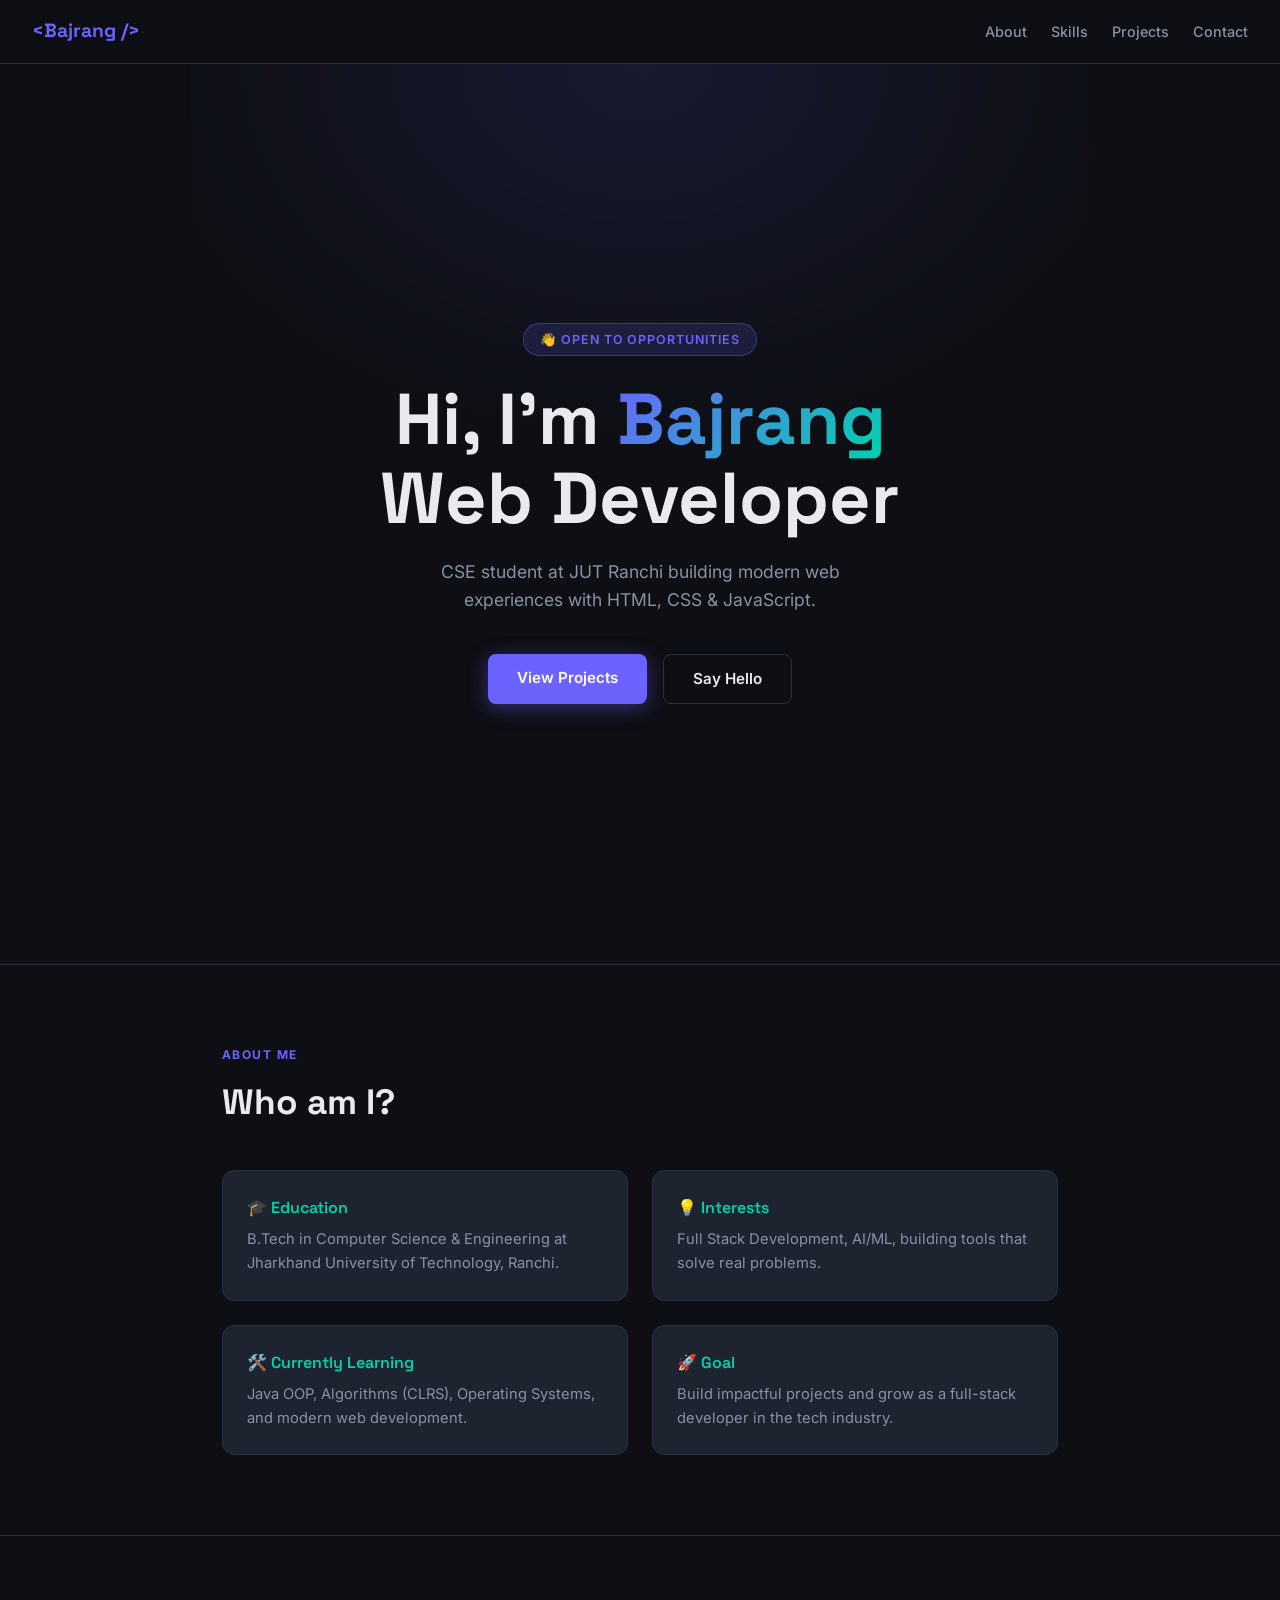
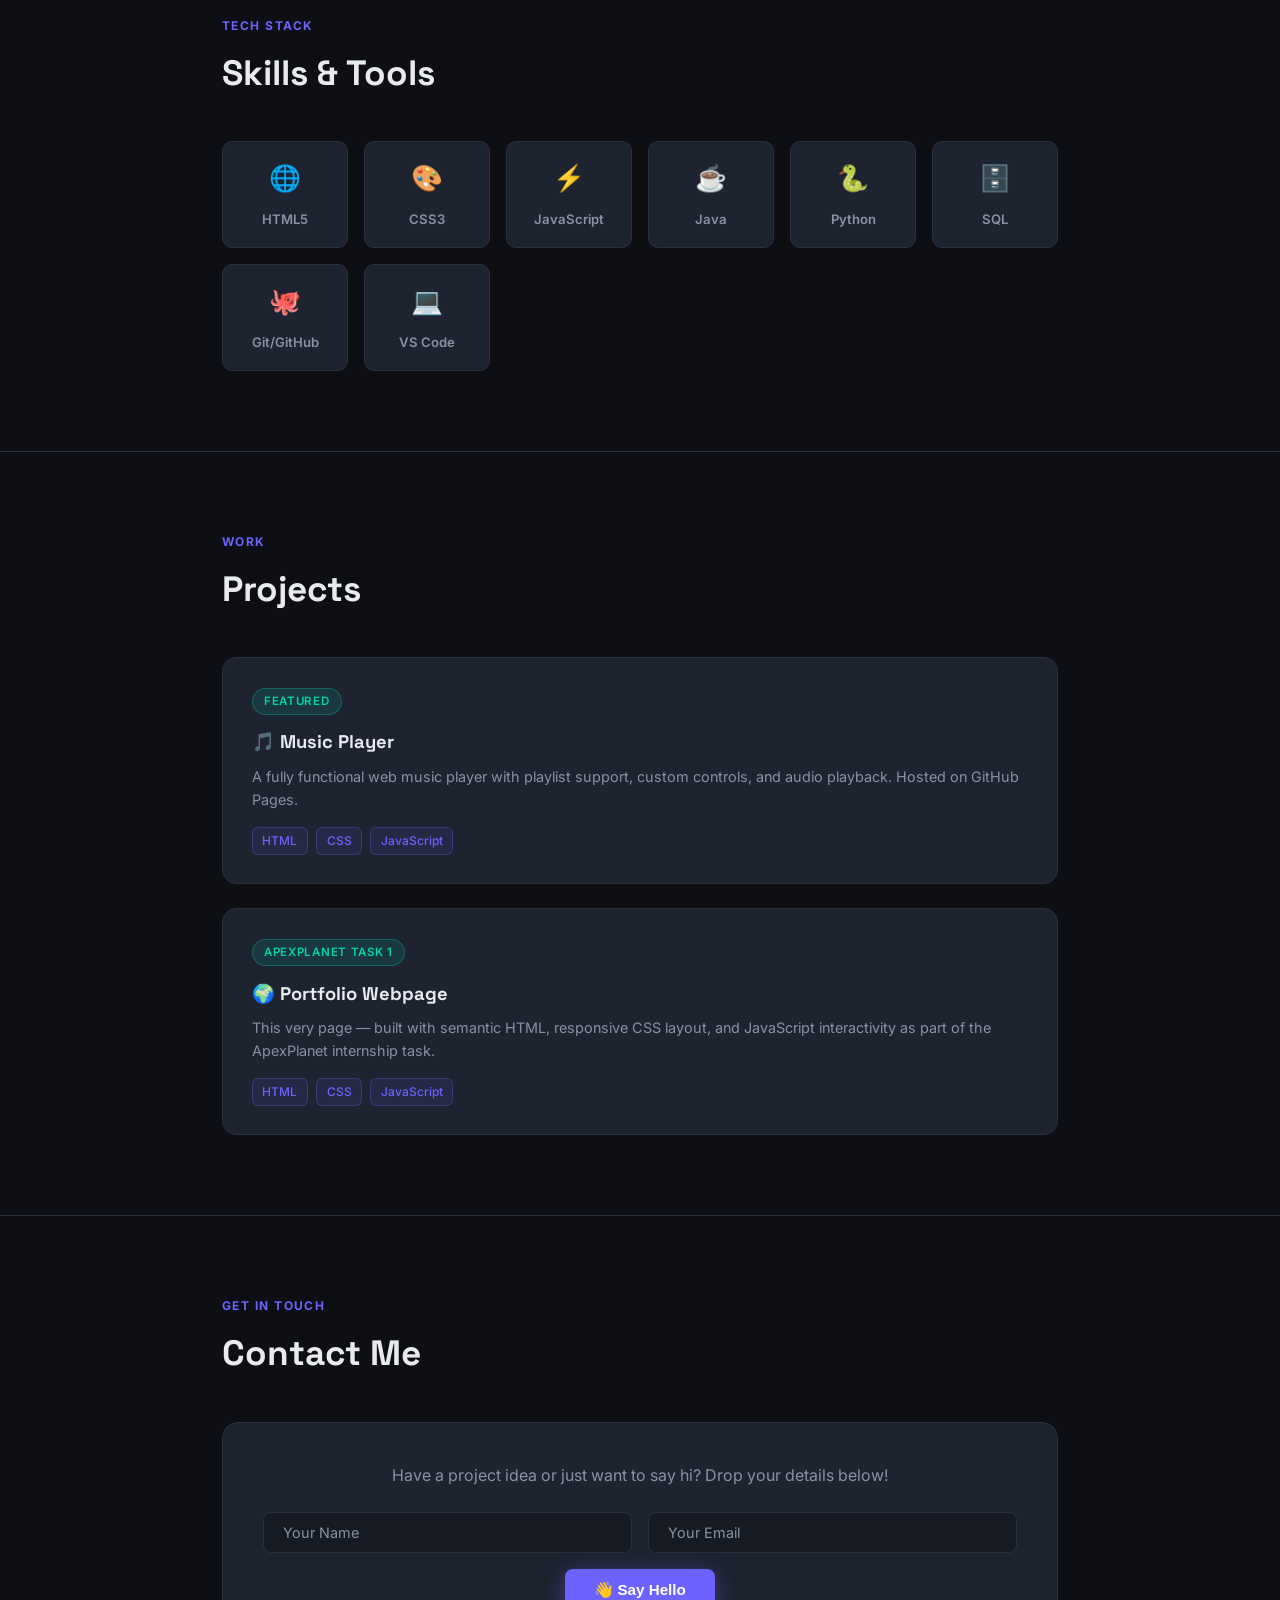
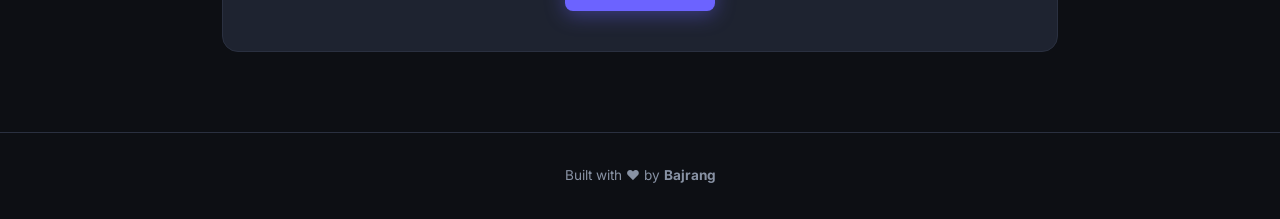
==== index.html @ 914a1e3d "Add files via upload" ====
<!DOCTYPE html>
<html lang="en">
<head>
  <meta charset="UTF-8" />
  <meta name="viewport" content="width=device-width, initial-scale=1.0"/>
  <title>Bajrang | Web Dev Portfolio</title>
  <link href="https://fonts.googleapis.com/css2?family=Space+Grotesk:wght@400;600;700&family=Inter:wght@400;500&display=swap" rel="stylesheet"/>
  <link rel="stylesheet" href="style.css"/>
</head>
<body>

  <!-- NAV -->
  <nav>
    <a class="nav-logo" href="#">&lt;Bajrang /&gt;</a>
    <ul class="nav-links">
      <li><a href="#about">About</a></li>
      <li><a href="#skills">Skills</a></li>
      <li><a href="#projects">Projects</a></li>
      <li><a href="#contact">Contact</a></li>
    </ul>
  </nav>

  <!-- HERO -->
  <section class="hero">
    <div class="hero-badge">👋 Open to Opportunities</div>
    <h1>Hi, I'm <span>Bajrang</span><br/>Web Developer</h1>
    <p>CSE student at JUT Ranchi building modern web experiences with HTML, CSS & JavaScript.</p>
    <div class="hero-btns">
      <a href="#projects" class="btn btn-primary">View Projects</a>
      <a href="#contact" class="btn btn-outline">Say Hello</a>
    </div>
  </section>

  <hr class="divider"/>

  <!-- ABOUT -->
  <section id="about">
    <div class="section-label">About Me</div>
    <h2 class="section-title">Who am I?</h2>
    <div class="about-grid">
      <div class="about-card">
        <h3>🎓 Education</h3>
        <p>B.Tech in Computer Science & Engineering at Jharkhand University of Technology, Ranchi.</p>
      </div>
      <div class="about-card">
        <h3>💡 Interests</h3>
        <p>Full Stack Development, AI/ML, building tools that solve real problems.</p>
      </div>
      <div class="about-card">
        <h3>🛠️ Currently Learning</h3>
        <p>Java OOP, Algorithms (CLRS), Operating Systems, and modern web development.</p>
      </div>
      <div class="about-card">
        <h3>🚀 Goal</h3>
        <p>Build impactful projects and grow as a full-stack developer in the tech industry.</p>
      </div>
    </div>
  </section>

  <hr class="divider"/>

  <!-- SKILLS -->
  <section id="skills">
    <div class="section-label">Tech Stack</div>
    <h2 class="section-title">Skills & Tools</h2>
    <div class="skills-grid">
      <div class="skill-pill"><div class="icon">🌐</div><span>HTML5</span></div>
      <div class="skill-pill"><div class="icon">🎨</div><span>CSS3</span></div>
      <div class="skill-pill"><div class="icon">⚡</div><span>JavaScript</span></div>
      <div class="skill-pill"><div class="icon">☕</div><span>Java</span></div>
      <div class="skill-pill"><div class="icon">🐍</div><span>Python</span></div>
      <div class="skill-pill"><div class="icon">🗄️</div><span>SQL</span></div>
      <div class="skill-pill"><div class="icon">🐙</div><span>Git/GitHub</span></div>
      <div class="skill-pill"><div class="icon">💻</div><span>VS Code</span></div>
    </div>
  </section>

  <hr class="divider"/>

  <!-- PROJECTS -->
  <section id="projects">
    <div class="section-label">Work</div>
    <h2 class="section-title">Projects</h2>
    <div class="projects-grid">
      <div class="project-card">
        <div class="project-tag">Featured</div>
        <h3>🎵 Music Player</h3>
        <p>A fully functional web music player with playlist support, custom controls, and audio playback. Hosted on GitHub Pages.</p>
        <div class="project-stack">
          <span class="stack-tag">HTML</span>
          <span class="stack-tag">CSS</span>
          <span class="stack-tag">JavaScript</span>
        </div>
      </div>
      <div class="project-card">
        <div class="project-tag">ApexPlanet Task 1</div>
        <h3>🌍 Portfolio Webpage</h3>
        <p>This very page — built with semantic HTML, responsive CSS layout, and JavaScript interactivity as part of the ApexPlanet internship task.</p>
        <div class="project-stack">
          <span class="stack-tag">HTML</span>
          <span class="stack-tag">CSS</span>
          <span class="stack-tag">JavaScript</span>
        </div>
      </div>
    </div>
  </section>

  <hr class="divider"/>

  <!-- CONTACT -->
  <section id="contact">
    <div class="section-label">Get In Touch</div>
    <h2 class="section-title">Contact Me</h2>
    <div class="contact-box">
      <p>Have a project idea or just want to say hi? Drop your details below!</p>
      <div class="input-row">
        <input type="text" id="nameInput" placeholder="Your Name" />
        <input type="email" id="emailInput" placeholder="Your Email" />
      </div>
      <button class="btn btn-primary" onclick="sendGreeting()">👋 Say Hello</button>
    </div>
  </section>

  <!-- FOOTER -->
  <footer>
    <p>Built with ❤️ by <strong>Bajrang</strong> 
    </p>
  </footer>

  <script src="task1.js"></script>
</body>
</html>
---- style.css ----
*, *::before, *::after { box-sizing: border-box; margin: 0; padding: 0; }

:root {
  --bg: #0d0f14;
  --surface: #161a23;
  --card: #1e2330;
  --accent: #6c63ff;
  --accent2: #00d4aa;
  --text: #e8eaf0;
  --muted: #8892a4;
  --border: #2a3040;
}

html { scroll-behavior: smooth; }

body {
  font-family: 'Inter', sans-serif;
  background: var(--bg);
  color: var(--text);
  line-height: 1.6;
}

/* ── NAV ── */
nav {
  position: sticky; top: 0; z-index: 100;
  background: rgba(13,15,20,0.85);
  backdrop-filter: blur(12px);
  border-bottom: 1px solid var(--border);
  padding: 1rem 2rem;
  display: flex; justify-content: space-between; align-items: center;
}
.nav-logo {
  font-family: 'Space Grotesk', sans-serif;
  font-weight: 700; font-size: 1.2rem;
  color: var(--accent);
  text-decoration: none;
}
.nav-links { display: flex; gap: 1.5rem; list-style: none; }
.nav-links a {
  color: var(--muted); text-decoration: none;
  font-size: 0.9rem; font-weight: 500;
  transition: color 0.2s;
}
.nav-links a:hover { color: var(--text); }

/* ── HERO ── */
.hero {
  min-height: 100vh;
  display: flex; flex-direction: column;
  justify-content: center; align-items: center;
  text-align: center;
  padding: 4rem 2rem;
  background: radial-gradient(ellipse 80% 60% at 50% 0%, rgba(108,99,255,0.12) 0%, transparent 70%);
}
.hero-badge {
  display: inline-block;
  background: rgba(108,99,255,0.15);
  border: 1px solid rgba(108,99,255,0.4);
  color: var(--accent);
  padding: 0.35rem 1rem;
  border-radius: 999px;
  font-size: 0.78rem;
  font-weight: 600;
  letter-spacing: 0.08em;
  text-transform: uppercase;
  margin-bottom: 1.5rem;
}
.hero h1 {
  font-family: 'Space Grotesk', sans-serif;
  font-size: clamp(2.4rem, 6vw, 4.5rem);
  font-weight: 700;
  line-height: 1.1;
  margin-bottom: 1.2rem;
}
.hero h1 span {
  background: linear-gradient(135deg, var(--accent), var(--accent2));
  -webkit-background-clip: text;
  -webkit-text-fill-color: transparent;
}
.hero p {
  font-size: 1.1rem;
  color: var(--muted);
  max-width: 500px;
  margin: 0 auto 2.5rem;
}
.hero-btns { display: flex; gap: 1rem; flex-wrap: wrap; justify-content: center; }

/* ── BUTTONS ── */
.btn {
  padding: 0.75rem 1.8rem;
  border-radius: 8px;
  font-size: 0.95rem;
  font-weight: 600;
  cursor: pointer;
  border: none;
  transition: transform 0.15s, box-shadow 0.15s;
  text-decoration: none;
  display: inline-block;
}
.btn:hover { transform: translateY(-2px); }
.btn-primary {
  background: var(--accent);
  color: #fff;
  box-shadow: 0 4px 20px rgba(108,99,255,0.4);
}
.btn-primary:hover { box-shadow: 0 6px 28px rgba(108,99,255,0.55); }
.btn-outline {
  background: transparent;
  color: var(--text);
  border: 1px solid var(--border);
}
.btn-outline:hover { border-color: var(--accent); color: var(--accent); }

/* ── SECTIONS ── */
section { padding: 5rem 2rem; max-width: 900px; margin: 0 auto; }
.section-label {
  font-size: 0.75rem;
  font-weight: 700;
  letter-spacing: 0.12em;
  text-transform: uppercase;
  color: var(--accent);
  margin-bottom: 0.6rem;
}
.section-title {
  font-family: 'Space Grotesk', sans-serif;
  font-size: clamp(1.6rem, 3.5vw, 2.2rem);
  font-weight: 700;
  margin-bottom: 2.5rem;
}

/* ── ABOUT ── */
.about-grid {
  display: grid;
  grid-template-columns: 1fr 1fr;
  gap: 1.5rem;
}
.about-card {
  background: var(--card);
  border: 1px solid var(--border);
  border-radius: 12px;
  padding: 1.5rem;
}
.about-card h3 {
  font-family: 'Space Grotesk', sans-serif;
  font-size: 1rem;
  font-weight: 600;
  color: var(--accent2);
  margin-bottom: 0.5rem;
}
.about-card p { font-size: 0.92rem; color: var(--muted); }

/* ── SKILLS ── */
.skills-grid {
  display: grid;
  grid-template-columns: repeat(auto-fit, minmax(120px, 1fr));
  gap: 1rem;
}
.skill-pill {
  background: var(--card);
  border: 1px solid var(--border);
  border-radius: 10px;
  padding: 1rem;
  text-align: center;
  transition: border-color 0.2s, transform 0.2s;
}
.skill-pill:hover { border-color: var(--accent); transform: translateY(-3px); }
.skill-pill .icon { font-size: 1.6rem; margin-bottom: 0.4rem; }
.skill-pill span { font-size: 0.82rem; font-weight: 600; color: var(--muted); }

/* ── PROJECTS ── */
.projects-grid { display: grid; gap: 1.5rem; }
.project-card {
  background: var(--card);
  border: 1px solid var(--border);
  border-radius: 14px;
  padding: 1.8rem;
  transition: border-color 0.2s, transform 0.2s;
}
.project-card:hover { border-color: var(--accent); transform: translateY(-3px); }
.project-tag {
  display: inline-block;
  background: rgba(0,212,170,0.12);
  color: var(--accent2);
  border: 1px solid rgba(0,212,170,0.3);
  padding: 0.2rem 0.7rem;
  border-radius: 999px;
  font-size: 0.72rem;
  font-weight: 600;
  letter-spacing: 0.06em;
  text-transform: uppercase;
  margin-bottom: 0.8rem;
}
.project-card h3 {
  font-family: 'Space Grotesk', sans-serif;
  font-size: 1.15rem;
  font-weight: 700;
  margin-bottom: 0.5rem;
}
.project-card p { font-size: 0.9rem; color: var(--muted); margin-bottom: 1rem; }
.project-stack { display: flex; gap: 0.5rem; flex-wrap: wrap; }
.stack-tag {
  background: rgba(108,99,255,0.1);
  color: var(--accent);
  border: 1px solid rgba(108,99,255,0.25);
  padding: 0.2rem 0.6rem;
  border-radius: 6px;
  font-size: 0.75rem;
  font-weight: 500;
}

/* ── CONTACT ── */
.contact-box {
  background: var(--card);
  border: 1px solid var(--border);
  border-radius: 16px;
  padding: 2.5rem;
  text-align: center;
}
.contact-box p { color: var(--muted); margin-bottom: 1.5rem; }
.input-row {
  display: flex; gap: 1rem; flex-wrap: wrap;
  justify-content: center; margin-bottom: 1rem;
}
.contact-box input {
  background: var(--surface);
  border: 1px solid var(--border);
  color: var(--text);
  padding: 0.7rem 1.2rem;
  border-radius: 8px;
  font-size: 0.9rem;
  font-family: 'Inter', sans-serif;
  outline: none;
  flex: 1; min-width: 200px;
  transition: border-color 0.2s;
}
.contact-box input:focus { border-color: var(--accent); }
.contact-box input::placeholder { color: var(--muted); }

/* ── DIVIDER ── */
.divider { border: none; border-top: 1px solid var(--border); margin: 0; }

/* ── FOOTER ── */
footer {
  text-align: center;
  padding: 2rem;
  border-top: 1px solid var(--border);
  color: var(--muted);
  font-size: 0.85rem;
}
footer a { color: var(--accent); text-decoration: none; }

/* ── RESPONSIVE ── */
@media (max-width: 600px) {
  .about-grid { grid-template-columns: 1fr; }
  nav { padding: 0.8rem 1.2rem; }
  .nav-links { gap: 1rem; }
}
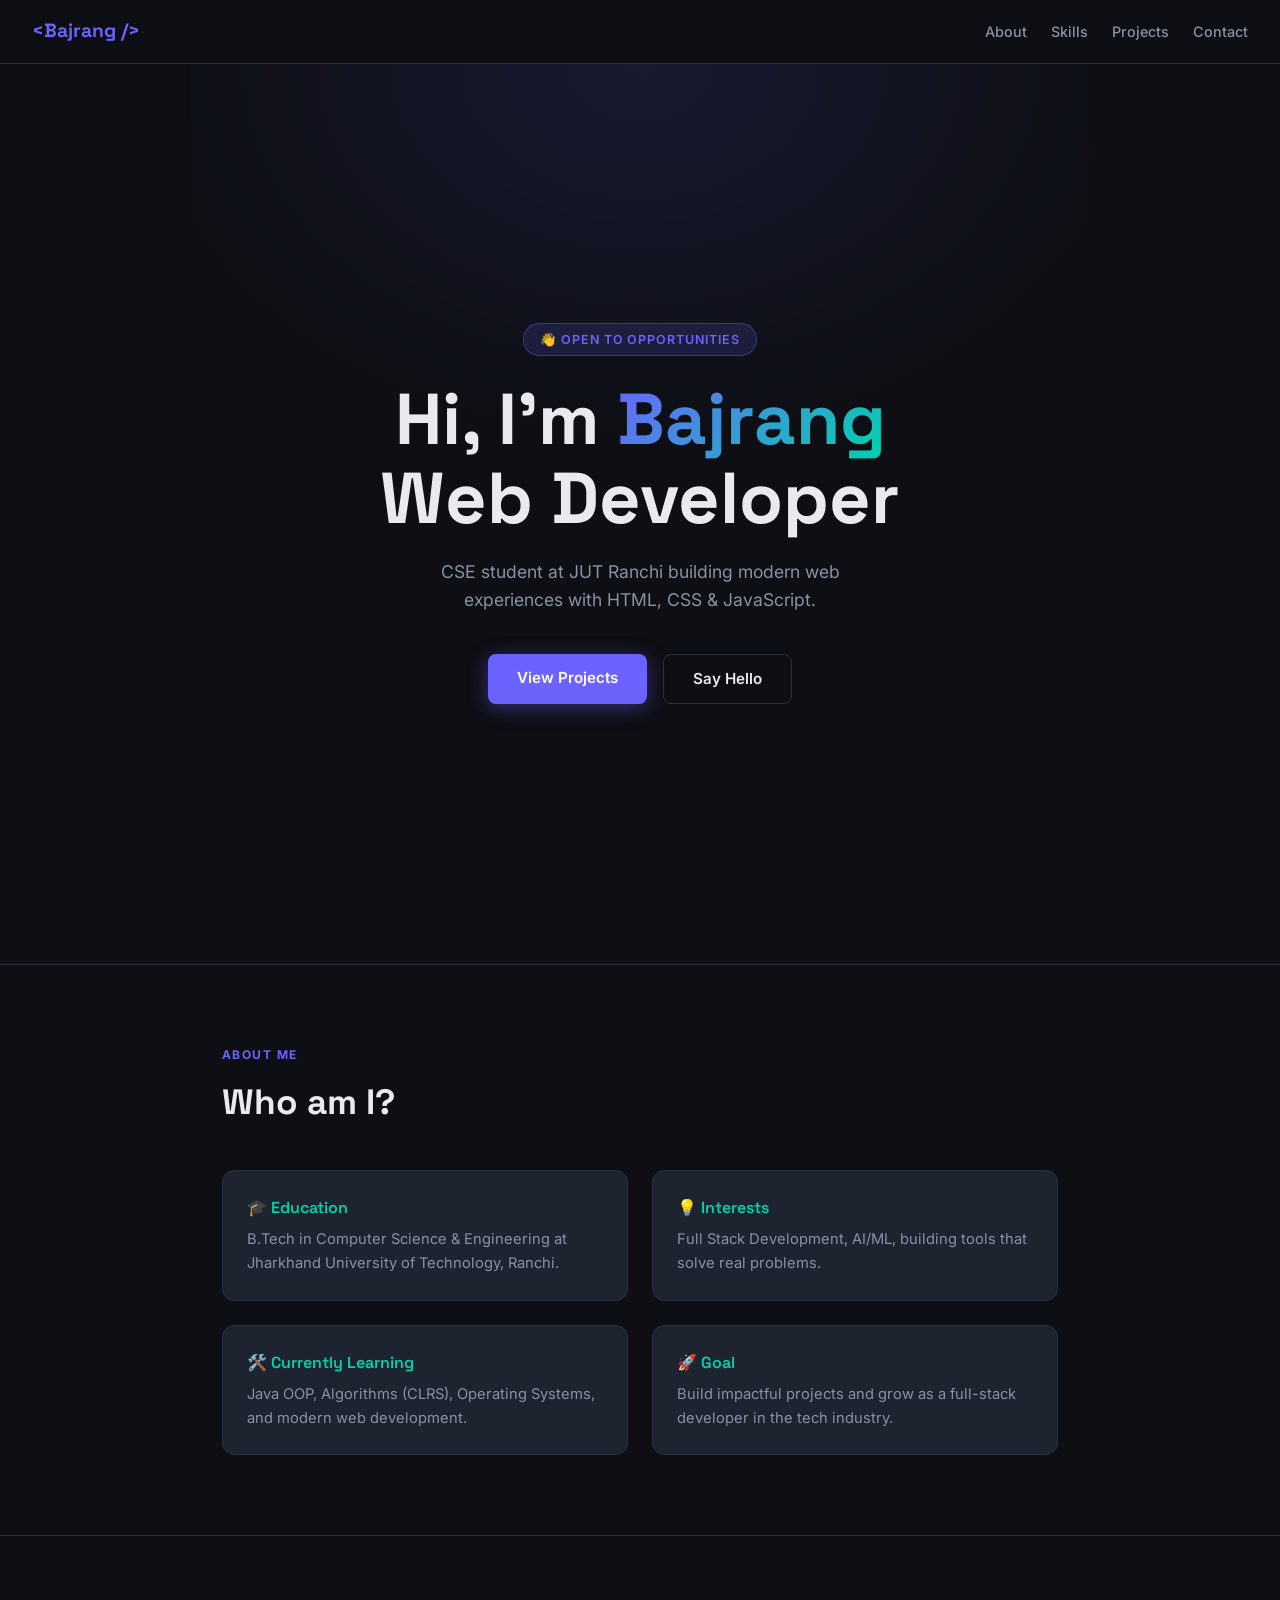
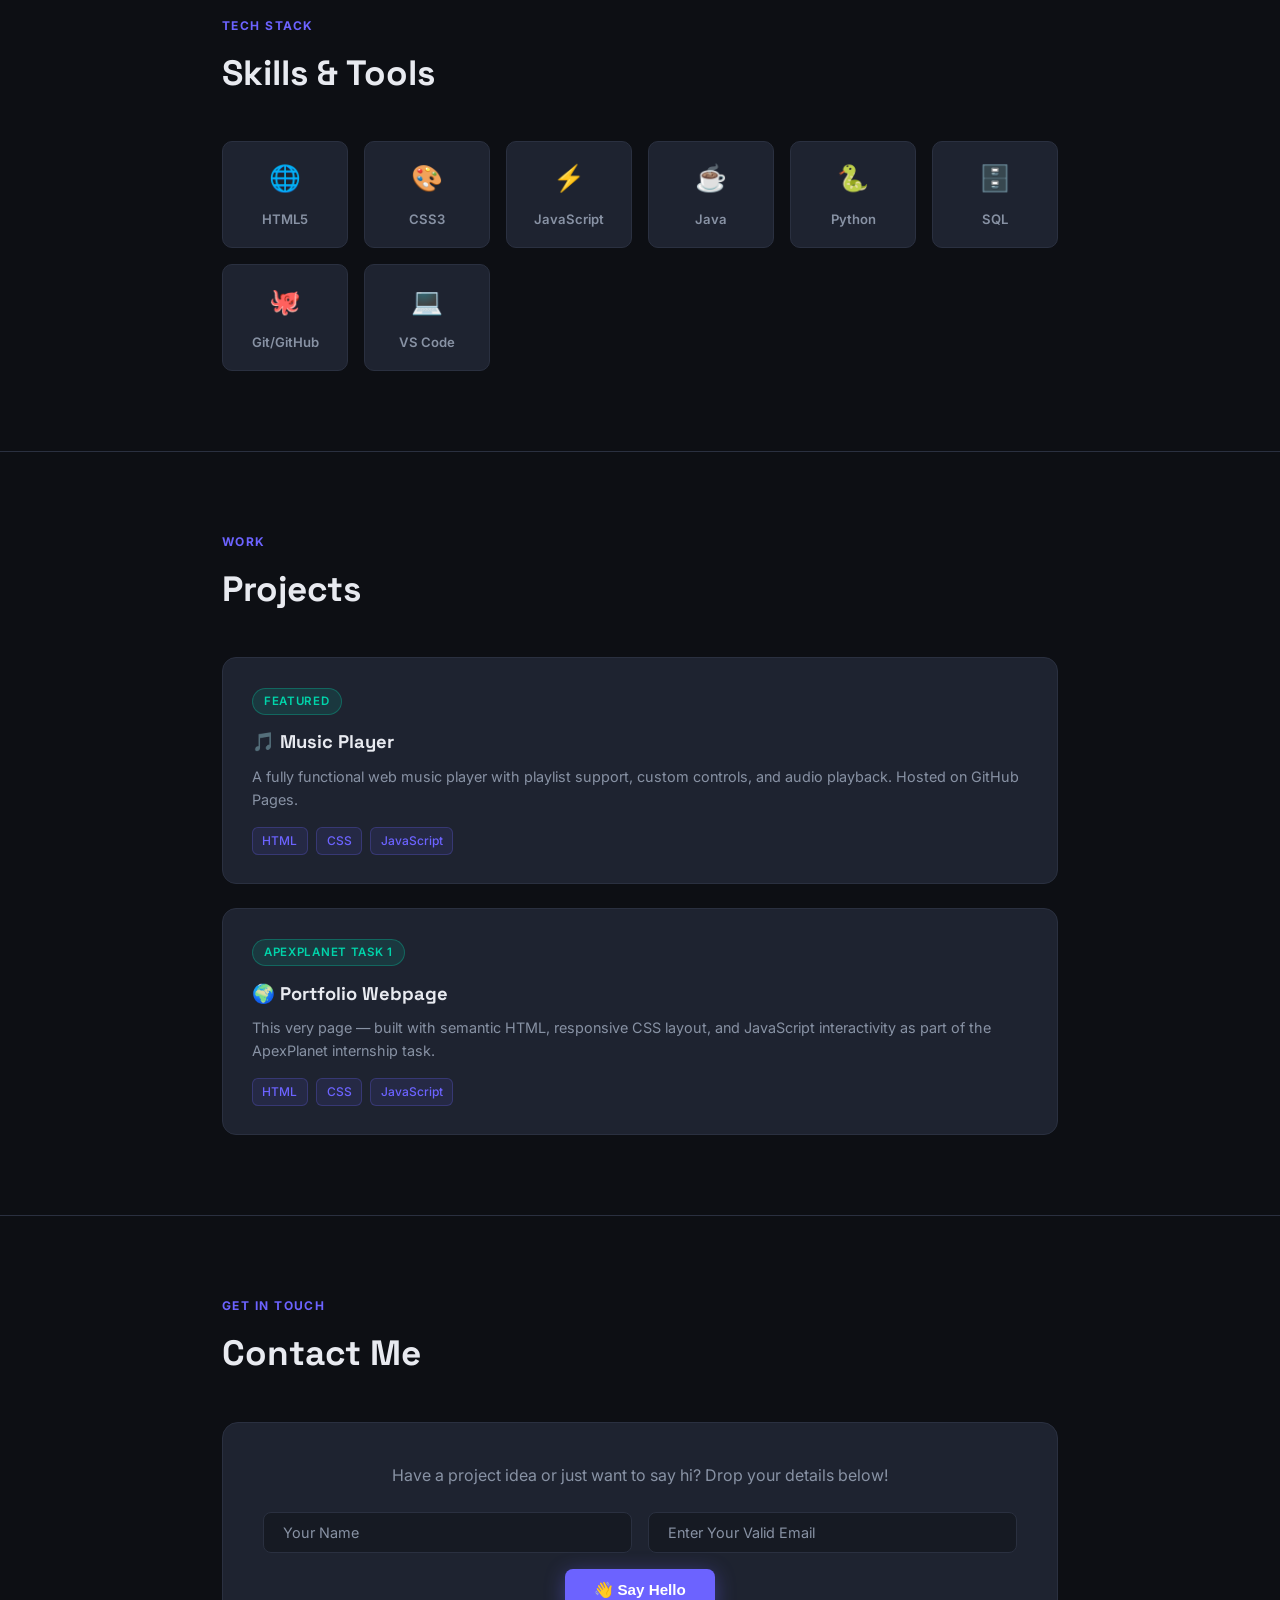
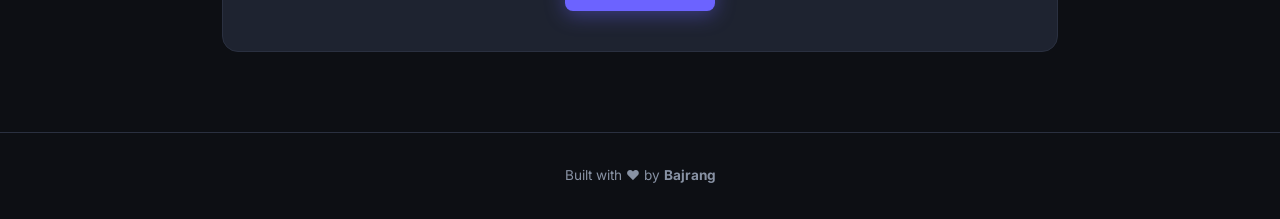
==== commit 3a968f50: "Update index.html" ====
--- a/index.html
+++ b/index.html
@@ -115,7 +115,7 @@
       <p>Have a project idea or just want to say hi? Drop your details below!</p>
       <div class="input-row">
         <input type="text" id="nameInput" placeholder="Your Name" />
-        <input type="email" id="emailInput" placeholder="Your Email" />
+        <input type="email" id="emailInput" placeholder="Enter Your Valid Email" />
       </div>
       <button class="btn btn-primary" onclick="sendGreeting()">👋 Say Hello</button>
     </div>
@@ -127,6 +127,6 @@
     </p>
   </footer>
 
-  <script src="task1.js"></script>
+  <script src="script.js"></script>
 </body>
 </html>
